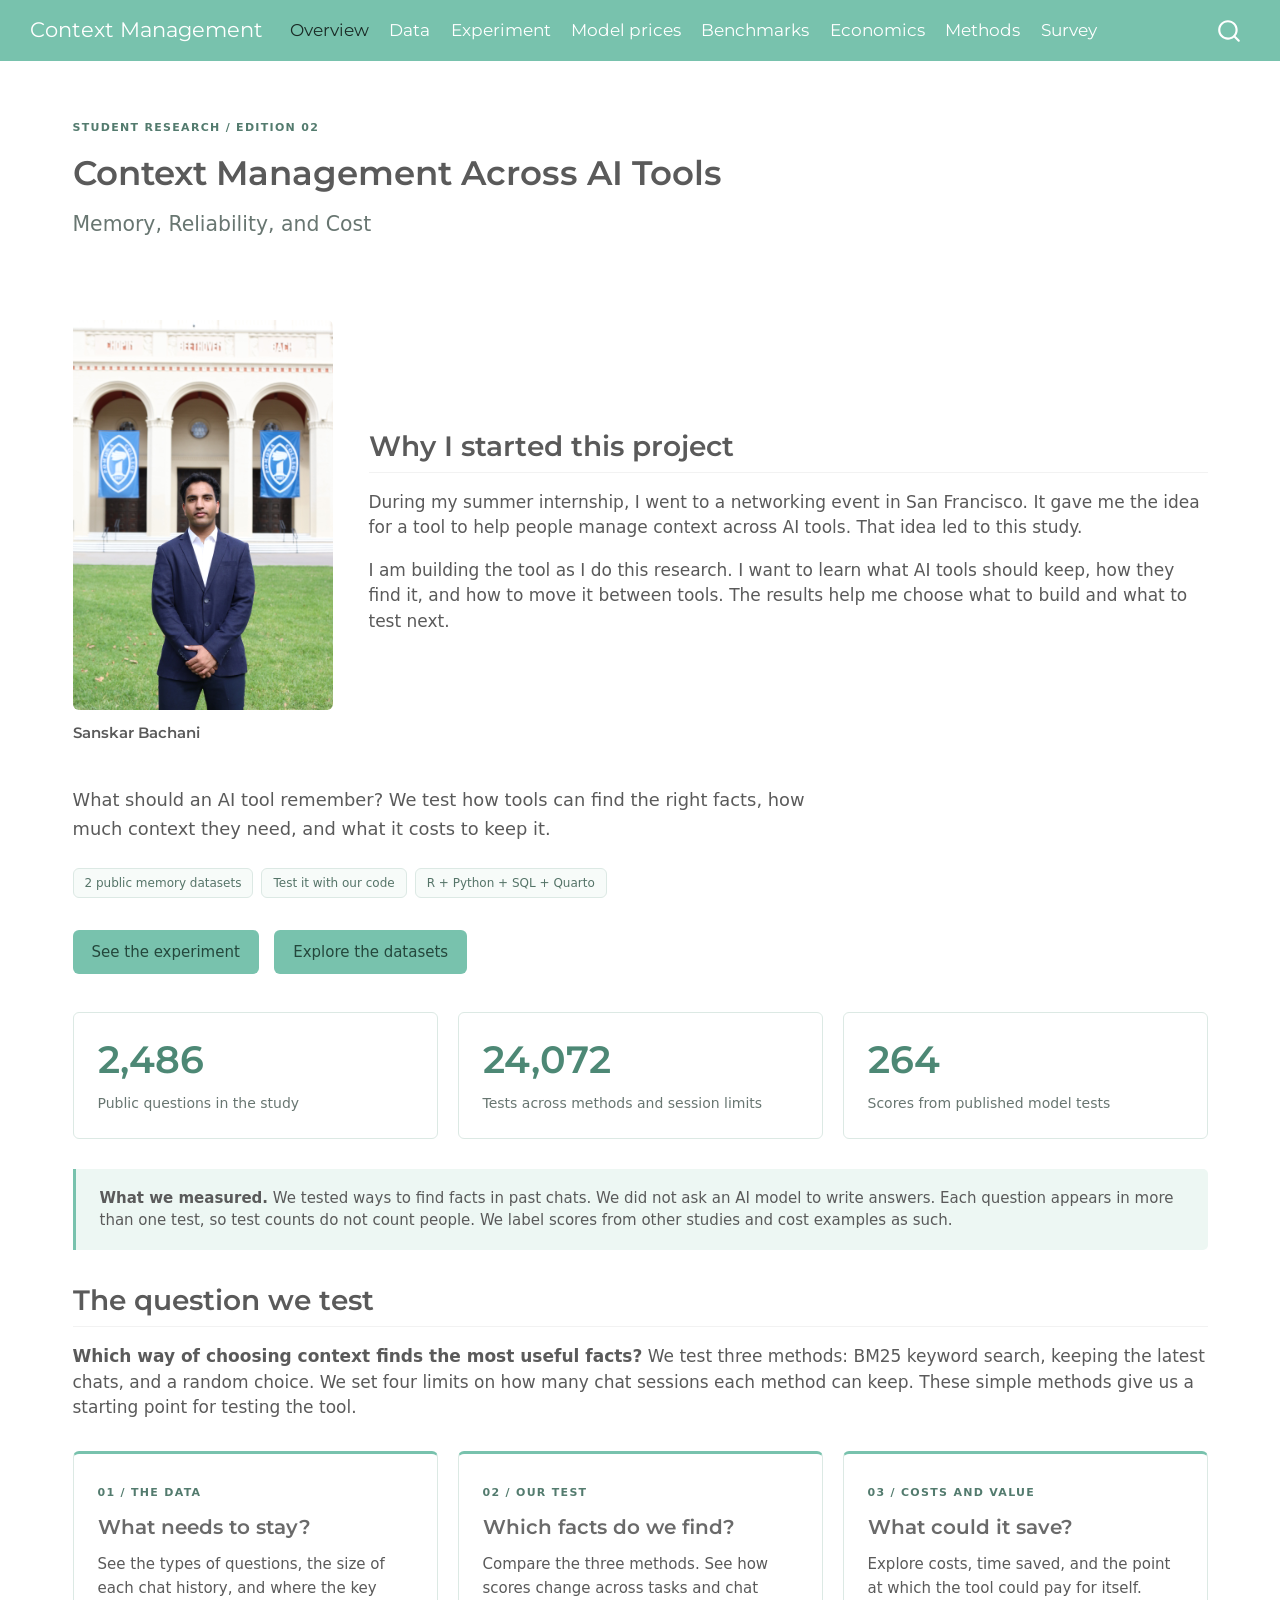
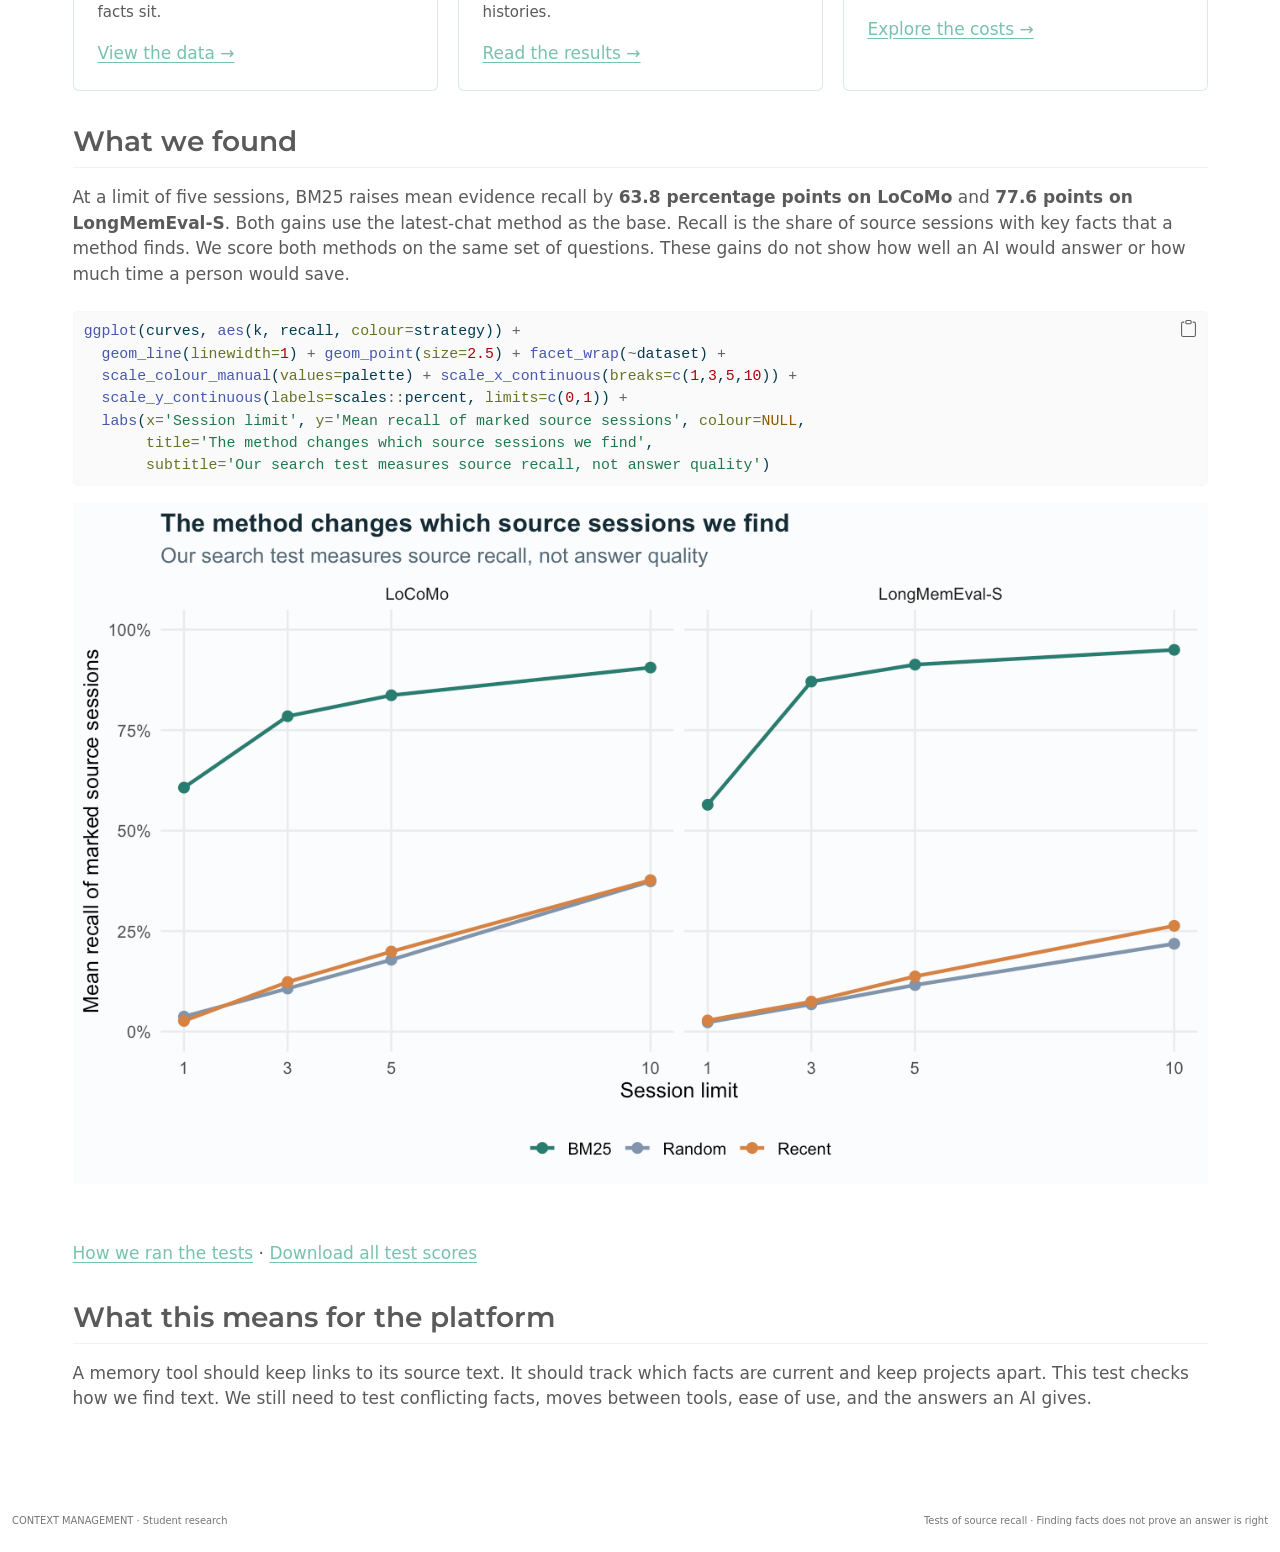
==== docs/index.html @ 9ab10355 "Publish AI context management research website" ====
<!DOCTYPE html>
<html xmlns="http://www.w3.org/1999/xhtml" lang="en" xml:lang="en"><head>

<meta charset="utf-8">
<meta name="generator" content="quarto-1.10.18">

<meta name="viewport" content="width=device-width, initial-scale=1.0, user-scalable=yes">


<title>Context Management Across AI Tools – Context Management</title>
<style>
/* Default styles provided by pandoc.
** See https://pandoc.org/MANUAL.html#variables-for-html for config info.
*/
span.smallcaps{font-variant: small-caps;}
div.columns{display: flex; gap: 1.5em;}
div.column{flex: auto;}
@media screen {
div.columns{gap: min(4vw, 1.5em);}
div.column{overflow-x: auto;}
}
div.hanging-indent{margin-left: 1.5em; text-indent: -1.5em;}
ul.task-list{list-style: none;}
ul.task-list li input[type="checkbox"] {
  width: 0.8em;
  margin: 0 0.8em 0.2em -1em; /* quarto-specific, see https://github.com/quarto-dev/quarto-cli/issues/4556 */ 
  vertical-align: middle;
}
/* CSS for syntax highlighting */
html { -webkit-text-size-adjust: 100%; }
pre > code.sourceCode { white-space: pre; position: relative; }
pre > code.sourceCode > span { display: inline-block; line-height: 1.25; }
pre > code.sourceCode > span:empty { height: 1.2em; }
.sourceCode { overflow: visible; }
code.sourceCode > span { color: inherit; text-decoration: inherit; }
div.sourceCode { margin: 1em 0; }
pre.sourceCode { margin: 0; }
@media screen {
div.sourceCode { overflow: auto; }
}
@media print {
pre > code.sourceCode { white-space: pre-wrap; }
pre > code.sourceCode > span { text-indent: -5em; padding-left: 5em; }
}
pre.numberSource code
  { counter-reset: source-line 0; }
pre.numberSource code > span
  { position: relative; left: -4em; counter-increment: source-line; }
pre.numberSource code > span > a:first-child::before
  { content: counter(source-line);
    position: relative; left: -1em; text-align: right; vertical-align: baseline;
    border: none; display: inline-block;
    -webkit-touch-callout: none; -webkit-user-select: none;
    -khtml-user-select: none; -moz-user-select: none;
    -ms-user-select: none; user-select: none;
    padding: 0 4px; width: 4em;
  }
pre.numberSource { margin-left: 3em;  padding-left: 4px; }
div.sourceCode
  {   }
@media screen {
pre > code.sourceCode > span > a:first-child::before { text-decoration: underline; }
}
</style>


<script src="site_libs/quarto-nav/quarto-nav.js"></script>
<script src="site_libs/clipboard/clipboard.min.js"></script>
<script src="site_libs/quarto-search/autocomplete.umd.js"></script>
<script src="site_libs/quarto-search/fuse.min.js"></script>
<script src="site_libs/quarto-search/quarto-search.js"></script>
<meta name="quarto:offset" content="./">
<script src="site_libs/quarto-html/quarto.js" type="module"></script>
<script src="site_libs/quarto-html/tabsets/tabsets.js" type="module"></script>
<script src="site_libs/quarto-html/popper.min.js"></script>
<script src="site_libs/quarto-html/tippy.umd.min.js"></script>
<script src="site_libs/quarto-html/anchor.min.js"></script>
<link href="site_libs/quarto-html/tippy.css" rel="stylesheet">
<link href="site_libs/quarto-html/quarto-syntax-highlighting-64a204ab8560d761af7679ceaba22944.css" rel="stylesheet" id="quarto-text-highlighting-styles">
<script src="site_libs/bootstrap/bootstrap.min.js"></script>
<link href="site_libs/bootstrap/bootstrap-icons.css" rel="stylesheet">
<link href="site_libs/bootstrap/bootstrap-f306a07c4fb173bd38603ab43a511bce.min.css" rel="stylesheet" append-hash="true" id="quarto-bootstrap" data-mode="light">
<script id="quarto-search-options" type="application/json">{
  "location": "navbar",
  "copy-button": false,
  "collapse-after": 3,
  "panel-placement": "end",
  "type": "overlay",
  "limit": 50,
  "keyboard-shortcut": [
    "f",
    "/",
    "s"
  ],
  "show-item-context": false,
  "language": {
    "search-no-results-text": "No results",
    "search-matching-documents-text": "matching documents",
    "search-copy-link-title": "Copy link to search",
    "search-hide-matches-text": "Hide additional matches",
    "search-more-match-text": "more match in this document",
    "search-more-matches-text": "more matches in this document",
    "search-clear-button-title": "Clear",
    "search-text-placeholder": "",
    "search-detached-cancel-button-title": "Cancel",
    "search-submit-button-title": "Submit",
    "search-label": "Search"
  }
}</script>


<link rel="stylesheet" href="assets/styles.css">
</head>

<body class="nav-fixed quarto-light">

<div id="quarto-search-results"></div>
  <header id="quarto-header" class="headroom fixed-top">
    <nav class="navbar navbar-expand-lg " data-bs-theme="dark">
      <div class="navbar-container container-fluid">
      <div class="navbar-brand-container mx-auto">
    <a class="navbar-brand" href="./index.html">
    <span class="navbar-title">Context Management</span>
    </a>
  </div>
            <div id="quarto-search" class="" title="Search"></div>
          <button class="navbar-toggler" type="button" data-bs-toggle="collapse" data-bs-target="#navbarCollapse" aria-controls="navbarCollapse" role="menu" aria-expanded="false" aria-label="Toggle navigation" onclick="if (window.quartoToggleHeadroom) { window.quartoToggleHeadroom(); }">
  <span class="navbar-toggler-icon"></span>
</button>
          <div class="collapse navbar-collapse" id="navbarCollapse">
            <ul class="navbar-nav navbar-nav-scroll me-auto">
  <li class="nav-item">
    <a class="nav-link active" href="./index.html" aria-current="page"> 
<span class="menu-text">Overview</span></a>
  </li>  
  <li class="nav-item">
    <a class="nav-link" href="./datasets.html"> 
<span class="menu-text">Data</span></a>
  </li>  
  <li class="nav-item">
    <a class="nav-link" href="./retrieval.html"> 
<span class="menu-text">Experiment</span></a>
  </li>  
  <li class="nav-item">
    <a class="nav-link" href="./market.html"> 
<span class="menu-text">Model prices</span></a>
  </li>  
  <li class="nav-item">
    <a class="nav-link" href="./evidence.html"> 
<span class="menu-text">Benchmarks</span></a>
  </li>  
  <li class="nav-item">
    <a class="nav-link" href="./economics.html"> 
<span class="menu-text">Economics</span></a>
  </li>  
  <li class="nav-item">
    <a class="nav-link" href="./methods.html"> 
<span class="menu-text">Methods</span></a>
  </li>  
  <li class="nav-item">
    <a class="nav-link" href="./pulse.html"> 
<span class="menu-text">Survey</span></a>
  </li>  
</ul>
          </div> <!-- /navcollapse -->
            <div class="quarto-navbar-tools">
</div>
      </div> <!-- /container-fluid -->
    </nav>
</header>
<!-- content -->
<div id="quarto-content" class="quarto-container page-columns page-rows-contents page-layout-full page-navbar">
<!-- sidebar -->
<!-- margin-sidebar -->
    
<!-- main -->
<main class="content column-page" id="quarto-document-content">

<header id="title-block-header" class="quarto-title-block default">
<div class="quarto-title">
<h1 class="title">Context Management Across AI Tools: Memory, Reliability, and Cost</h1>
</div>



<div class="quarto-title-meta column-page">

    
  
    
  </div>
  


</header>


<div class="hero">
<div class="eyebrow">
Student research / Edition 02
</div>
<section id="context-management-across-ai-tools" class="level1 unlisted">
<h1 class="unlisted">Context Management Across AI Tools</h1>
<p class="hero-subtitle">
Memory, Reliability, and Cost
</p>
</section>
</div>
<section class="author-story" aria-labelledby="why-i-started-this-project">
  <figure class="author-portrait figure">
    <img src="assets/sanskar.jpg" alt="Sanskar Bachani" loading="eager" fetchpriority="high" decoding="async" class="figure-img">
    <figcaption>Sanskar Bachani</figcaption>
  </figure>
  <div class="author-story-copy">
    <h2 id="why-i-started-this-project" class="anchored">Why I started this project</h2>
    <p>During my summer internship, I went to a networking event in San Francisco. It gave me the idea for a tool to help people manage context across AI tools. That idea led to this study.</p>
    <p>I am building the tool as I do this research. I want to learn what AI tools should keep, how they find it, and how to move it between tools. The results help me choose what to build and what to test next.</p>
  </div>
</section>
<p class="dek">
What should an AI tool remember? We test how tools can find the right facts, how much context they need, and what it costs to keep it.
</p>
<div class="chips">
<span class="chip">2 public memory datasets</span><span class="chip">Test it with our code</span><span class="chip">R + Python + SQL + Quarto</span>
</div>
<p><a href="./retrieval.html" class="btn-research">See the experiment</a> <a href="./datasets.html" class="btn-research">Explore the datasets</a></p>
<div class="stat-grid">
<div class="stat">
<strong>2,486</strong><span>Public questions in the study</span>
</div>
<div class="stat">
<strong>24,072</strong><span>Tests across methods and session limits</span>
</div>
<div class="stat">
<strong>264</strong><span>Scores from published model tests</span>
</div>
</div>
<div class="banner">
<strong>What we measured.</strong> We tested ways to find facts in past chats. We did not ask an AI model to write answers. Each question appears in more than one test, so test counts do not count people. We label scores from other studies and cost examples as such.
</div>
<section id="the-question-we-test" class="level2">
<h2 class="anchored" data-anchor-id="the-question-we-test">The question we test</h2>
<p><strong>Which way of choosing context finds the most useful facts?</strong> We test three methods: BM25 keyword search, keeping the latest chats, and a random choice. We set four limits on how many chat sessions each method can keep. These simple methods give us a starting point for testing the tool.</p>
<div class="card-grid">
<div class="research-card">
<span class="tag">01 / The data</span>
<h3 class="anchored">
What needs to stay?
</h3>
<p>
See the types of questions, the size of each chat history, and where the key facts sit.
</p>
<a href="datasets.html">View the data →</a>
</div>
<div class="research-card">
<span class="tag">02 / Our test</span>
<h3 class="anchored">
Which facts do we find?
</h3>
<p>
Compare the three methods. See how scores change across tasks and chat histories.
</p>
<a href="retrieval.html">Read the results →</a>
</div>
<div class="research-card">
<span class="tag">03 / Costs and value</span>
<h3 class="anchored">
What could it save?
</h3>
<p>
Explore costs, time saved, and the point at which the tool could pay for itself.
</p>
<a href="economics.html">Explore the costs →</a>
</div>
</div>
</section>
<section id="what-we-found" class="level2">
<h2 class="anchored" data-anchor-id="what-we-found">What we found</h2>
<p>At a limit of five sessions, BM25 raises mean evidence recall by <strong>63.8 percentage points on LoCoMo</strong> and <strong>77.6 points on LongMemEval-S</strong>. Both gains use the latest-chat method as the base. Recall is the share of source sessions with key facts that a method finds. We score both methods on the same set of questions. These gains do not show how well an AI would answer or how much time a person would save.</p>
<div class="cell">
<div class="code-copy-outer-scaffold"><div class="sourceCode cell-code" id="cb1"><pre class="sourceCode r code-with-copy"><code class="sourceCode r"><span id="cb1-1"><a href="#cb1-1" aria-hidden="true" tabindex="-1"></a><span class="fu">ggplot</span>(curves, <span class="fu">aes</span>(k, recall, <span class="at">colour=</span>strategy)) <span class="sc">+</span></span>
<span id="cb1-2"><a href="#cb1-2" aria-hidden="true" tabindex="-1"></a>  <span class="fu">geom_line</span>(<span class="at">linewidth=</span><span class="dv">1</span>) <span class="sc">+</span> <span class="fu">geom_point</span>(<span class="at">size=</span><span class="fl">2.5</span>) <span class="sc">+</span> <span class="fu">facet_wrap</span>(<span class="sc">~</span>dataset) <span class="sc">+</span></span>
<span id="cb1-3"><a href="#cb1-3" aria-hidden="true" tabindex="-1"></a>  <span class="fu">scale_colour_manual</span>(<span class="at">values=</span>palette) <span class="sc">+</span> <span class="fu">scale_x_continuous</span>(<span class="at">breaks=</span><span class="fu">c</span>(<span class="dv">1</span>,<span class="dv">3</span>,<span class="dv">5</span>,<span class="dv">10</span>)) <span class="sc">+</span></span>
<span id="cb1-4"><a href="#cb1-4" aria-hidden="true" tabindex="-1"></a>  <span class="fu">scale_y_continuous</span>(<span class="at">labels=</span>scales<span class="sc">::</span>percent, <span class="at">limits=</span><span class="fu">c</span>(<span class="dv">0</span>,<span class="dv">1</span>)) <span class="sc">+</span></span>
<span id="cb1-5"><a href="#cb1-5" aria-hidden="true" tabindex="-1"></a>  <span class="fu">labs</span>(<span class="at">x=</span><span class="st">'Session limit'</span>, <span class="at">y=</span><span class="st">'Mean recall of marked source sessions'</span>, <span class="at">colour=</span><span class="cn">NULL</span>,</span>
<span id="cb1-6"><a href="#cb1-6" aria-hidden="true" tabindex="-1"></a>       <span class="at">title=</span><span class="st">'The method changes which source sessions we find'</span>,</span>
<span id="cb1-7"><a href="#cb1-7" aria-hidden="true" tabindex="-1"></a>       <span class="at">subtitle=</span><span class="st">'Our search test measures source recall, not answer quality'</span>)</span></code></pre></div><button title="Copy to Clipboard" class="code-copy-button"><i class="bi"></i></button></div>
<div class="cell-output-display">
<div>
<figure class="figure">
<p><img src="index_files/figure-html/recall-curves-1.png" class="img-fluid figure-img" alt="Share of marked source sessions found at each session limit, for all three methods and both datasets."></p>
</figure>
</div>
</div>
</div>
<p><a href="./methods.html">How we ran the tests</a> · <a href="data/processed/retrieval_runs.json">Download all test scores</a></p>
</section>
<section id="what-this-means-for-the-platform" class="level2">
<h2 class="anchored" data-anchor-id="what-this-means-for-the-platform">What this means for the platform</h2>
<p>A memory tool should keep links to its source text. It should track which facts are current and keep projects apart. This test checks how we find text. We still need to test conflicting facts, moves between tools, ease of use, and the answers an AI gives.</p>


</section>

</main> <!-- /main -->
<script src="assets/explorer.js"></script>
<script src="assets/research.js"></script>
<script id="quarto-html-after-body" type="application/javascript">
  window.document.addEventListener("DOMContentLoaded", function (event) {
    const icon = "";
    const anchorJS = new window.AnchorJS();
    anchorJS.options = {
      placement: 'right',
      icon: icon
    };
    anchorJS.add('.anchored');
    const isCodeAnnotation = (el) => {
      for (const clz of el.classList) {
        if (clz.startsWith('code-annotation-')) {                     
          return true;
        }
      }
      return false;
    }
    const onCopySuccess = function(e) {
      // button target
      const button = e.trigger;
      // don't keep focus
      button.blur();
      // flash "checked"
      button.classList.add('code-copy-button-checked');
      var currentTitle = button.getAttribute("title");
      button.setAttribute("title", "Copied!");
      let tooltip;
      if (window.bootstrap) {
        button.setAttribute("data-bs-toggle", "tooltip");
        button.setAttribute("data-bs-placement", "left");
        button.setAttribute("data-bs-title", "Copied!");
        tooltip = new bootstrap.Tooltip(button, 
          { trigger: "manual", 
            customClass: "code-copy-button-tooltip",
            offset: [0, -8]});
        tooltip.show();    
      }
      setTimeout(function() {
        if (tooltip) {
          tooltip.hide();
          button.removeAttribute("data-bs-title");
          button.removeAttribute("data-bs-toggle");
          button.removeAttribute("data-bs-placement");
        }
        button.setAttribute("title", currentTitle);
        button.classList.remove('code-copy-button-checked');
      }, 1000);
      // clear code selection
      e.clearSelection();
    }
    const getTextToCopy = function(trigger) {
      const outerScaffold = trigger.parentElement.cloneNode(true);
      const codeEl = outerScaffold.querySelector('code');
      for (const childEl of codeEl.children) {
        if (isCodeAnnotation(childEl)) {
          childEl.remove();
        }
      }
      return codeEl.innerText;
    }
    const clipboard = new window.ClipboardJS('.code-copy-button:not([data-in-quarto-modal])', {
      text: getTextToCopy
    });
    clipboard.on('success', onCopySuccess);
    if (window.document.getElementById('quarto-embedded-source-code-modal')) {
      const clipboardModal = new window.ClipboardJS('.code-copy-button[data-in-quarto-modal]', {
        text: getTextToCopy,
        container: window.document.getElementById('quarto-embedded-source-code-modal')
      });
      clipboardModal.on('success', onCopySuccess);
    }
      var localhostRegex = new RegExp(/^(?:http|https):\/\/localhost\:?[0-9]*\//);
      var mailtoRegex = new RegExp(/^mailto:/);
        var filterRegex = new RegExp("https:\/\/sbachani28\.github\.io\/ai-context-management\/");
      var isInternal = (href) => {
          return filterRegex.test(href) || localhostRegex.test(href) || mailtoRegex.test(href);
      }
      // Inspect non-navigation links and adorn them if external
     var links = window.document.querySelectorAll('a[href]:not(.nav-link):not(.navbar-brand):not(.toc-action):not(.sidebar-link):not(.sidebar-item-toggle):not(.pagination-link):not(.no-external):not([aria-hidden]):not(.dropdown-item):not(.quarto-navigation-tool):not(.about-link)');
      for (var i=0; i<links.length; i++) {
        const link = links[i];
        if (!isInternal(link.href)) {
          // undo the damage that might have been done by quarto-nav.js in the case of
          // links that we want to consider external
          if (link.dataset.originalHref !== undefined) {
            link.href = link.dataset.originalHref;
          }
        }
      }
    function tippyHover(el, contentFn, onTriggerFn, onUntriggerFn) {
      const config = {
        allowHTML: true,
        maxWidth: 500,
        delay: 100,
        arrow: false,
        appendTo: function(el) {
            return el.parentElement;
        },
        interactive: true,
        interactiveBorder: 10,
        theme: 'quarto',
        placement: 'bottom-start',
      };
      if (contentFn) {
        config.content = contentFn;
      }
      if (onTriggerFn) {
        config.onTrigger = onTriggerFn;
      }
      if (onUntriggerFn) {
        config.onUntrigger = onUntriggerFn;
      }
      window.tippy(el, config); 
    }
    const noterefs = window.document.querySelectorAll('a[role="doc-noteref"]');
    for (var i=0; i<noterefs.length; i++) {
      const ref = noterefs[i];
      tippyHover(ref, function() {
        // use id or data attribute instead here
        let href = ref.getAttribute('data-footnote-href') || ref.getAttribute('href');
        try { href = new URL(href).hash; } catch {}
        const id = href.replace(/^#\/?/, "");
        const note = window.document.getElementById(id);
        if (note) {
          return note.innerHTML;
        } else {
          return "";
        }
      });
    }
    const xrefs = window.document.querySelectorAll('a.quarto-xref');
    const processXRef = (id, note) => {
      // Strip column container classes
      const stripColumnClz = (el) => {
        el.classList.remove("page-full", "page-columns");
        if (el.children) {
          for (const child of el.children) {
            stripColumnClz(child);
          }
        }
      }
      stripColumnClz(note)
      if (id === null || id.startsWith('sec-')) {
        // Special case sections, only their first couple elements
        const container = document.createElement("div");
        if (note.children && note.children.length > 2) {
          container.appendChild(note.children[0].cloneNode(true));
          for (let i = 1; i < note.children.length; i++) {
            const child = note.children[i];
            if (child.tagName === "P" && child.innerText === "") {
              continue;
            } else {
              container.appendChild(child.cloneNode(true));
              break;
            }
          }
          if (window.Quarto?.typesetMath) {
            window.Quarto.typesetMath(container);
          }
          return container.innerHTML
        } else {
          if (window.Quarto?.typesetMath) {
            window.Quarto.typesetMath(note);
          }
          return note.innerHTML;
        }
      } else {
        // Remove any anchor links if they are present
        const anchorLink = note.querySelector('a.anchorjs-link');
        if (anchorLink) {
          anchorLink.remove();
        }
        if (window.Quarto?.typesetMath) {
          window.Quarto.typesetMath(note);
        }
        if (note.classList.contains("callout")) {
          return note.outerHTML;
        } else {
          return note.innerHTML;
        }
      }
    }
    for (var i=0; i<xrefs.length; i++) {
      const xref = xrefs[i];
      tippyHover(xref, undefined, function(instance) {
        instance.disable();
        let url = xref.getAttribute('href');
        let hash = undefined; 
        if (url.startsWith('#')) {
          hash = url;
        } else {
          try { hash = new URL(url).hash; } catch {}
        }
        if (hash) {
          const id = hash.replace(/^#\/?/, "");
          const note = window.document.getElementById(id);
          if (note !== null) {
            try {
              const html = processXRef(id, note.cloneNode(true));
              instance.setContent(html);
            } finally {
              instance.enable();
              instance.show();
            }
          } else {
            // See if we can fetch this
            fetch(url.split('#')[0])
            .then(res => res.text())
            .then(html => {
              const parser = new DOMParser();
              const htmlDoc = parser.parseFromString(html, "text/html");
              const note = htmlDoc.getElementById(id);
              if (note !== null) {
                const html = processXRef(id, note);
                instance.setContent(html);
              } 
            }).finally(() => {
              instance.enable();
              instance.show();
            });
          }
        } else {
          // See if we can fetch a full url (with no hash to target)
          // This is a special case and we should probably do some content thinning / targeting
          fetch(url)
          .then(res => res.text())
          .then(html => {
            const parser = new DOMParser();
            const htmlDoc = parser.parseFromString(html, "text/html");
            const note = htmlDoc.querySelector('main.content');
            if (note !== null) {
              // This should only happen for chapter cross references
              // (since there is no id in the URL)
              // remove the first header
              if (note.children.length > 0 && note.children[0].tagName === "HEADER") {
                note.children[0].remove();
              }
              const html = processXRef(null, note);
              instance.setContent(html);
            } 
          }).finally(() => {
            instance.enable();
            instance.show();
          });
        }
      }, function(instance) {
      });
    }
        let selectedAnnoteEl;
        const selectorForAnnotation = ( cell, annotation) => {
          let cellAttr = 'data-code-cell="' + cell + '"';
          let lineAttr = 'data-code-annotation="' +  annotation + '"';
          const selector = 'span[' + cellAttr + '][' + lineAttr + ']';
          return selector;
        }
        const selectCodeLines = (annoteEl) => {
          const doc = window.document;
          const targetCell = annoteEl.getAttribute("data-target-cell");
          const targetAnnotation = annoteEl.getAttribute("data-target-annotation");
          const annoteSpan = window.document.querySelector(selectorForAnnotation(targetCell, targetAnnotation));
          const lines = annoteSpan.getAttribute("data-code-lines").split(",");
          const lineIds = lines.map((line) => {
            return targetCell + "-" + line;
          })
          let top = null;
          let height = null;
          let parent = null;
          if (lineIds.length > 0) {
              //compute the position of the single el (top and bottom and make a div)
              const el = window.document.getElementById(lineIds[0]);
              top = el.offsetTop;
              height = el.offsetHeight;
              parent = el.parentElement.parentElement;
            if (lineIds.length > 1) {
              const lastEl = window.document.getElementById(lineIds[lineIds.length - 1]);
              const bottom = lastEl.offsetTop + lastEl.offsetHeight;
              height = bottom - top;
            }
            if (top !== null && height !== null && parent !== null) {
              // cook up a div (if necessary) and position it 
              let div = window.document.getElementById("code-annotation-line-highlight");
              if (div === null) {
                div = window.document.createElement("div");
                div.setAttribute("id", "code-annotation-line-highlight");
                div.style.position = 'absolute';
                parent.appendChild(div);
              }
              div.style.top = top - 2 + "px";
              div.style.height = height + 4 + "px";
              div.style.left = 0;
              let gutterDiv = window.document.getElementById("code-annotation-line-highlight-gutter");
              if (gutterDiv === null) {
                gutterDiv = window.document.createElement("div");
                gutterDiv.setAttribute("id", "code-annotation-line-highlight-gutter");
                gutterDiv.style.position = 'absolute';
                const codeCell = window.document.getElementById(targetCell);
                const gutter = codeCell.querySelector('.code-annotation-gutter');
                gutter.appendChild(gutterDiv);
              }
              gutterDiv.style.top = top - 2 + "px";
              gutterDiv.style.height = height + 4 + "px";
            }
            selectedAnnoteEl = annoteEl;
          }
        };
        const unselectCodeLines = () => {
          const elementsIds = ["code-annotation-line-highlight", "code-annotation-line-highlight-gutter"];
          elementsIds.forEach((elId) => {
            const div = window.document.getElementById(elId);
            if (div) {
              div.remove();
            }
          });
          selectedAnnoteEl = undefined;
        };
          // Handle positioning of the toggle
      window.addEventListener(
        "resize",
        throttle(() => {
          elRect = undefined;
          if (selectedAnnoteEl) {
            selectCodeLines(selectedAnnoteEl);
          }
        }, 10)
      );
      function throttle(fn, ms) {
      let throttle = false;
      let timer;
        return (...args) => {
          if(!throttle) { // first call gets through
              fn.apply(this, args);
              throttle = true;
          } else { // all the others get throttled
              if(timer) clearTimeout(timer); // cancel #2
              timer = setTimeout(() => {
                fn.apply(this, args);
                timer = throttle = false;
              }, ms);
          }
        };
      }
        // Attach click handler to the DT
        const annoteDls = window.document.querySelectorAll('dt[data-target-cell]');
        for (const annoteDlNode of annoteDls) {
          annoteDlNode.addEventListener('click', (event) => {
            const clickedEl = event.target;
            if (clickedEl !== selectedAnnoteEl) {
              unselectCodeLines();
              const activeEl = window.document.querySelector('dt[data-target-cell].code-annotation-active');
              if (activeEl) {
                activeEl.classList.remove('code-annotation-active');
              }
              selectCodeLines(clickedEl);
              clickedEl.classList.add('code-annotation-active');
            } else {
              // Unselect the line
              unselectCodeLines();
              clickedEl.classList.remove('code-annotation-active');
            }
          });
        }
    const findCites = (el) => {
      const parentEl = el.parentElement;
      if (parentEl) {
        const cites = parentEl.dataset.cites;
        if (cites) {
          return {
            el,
            cites: cites.split(' ')
          };
        } else {
          return findCites(el.parentElement)
        }
      } else {
        return undefined;
      }
    };
    var bibliorefs = window.document.querySelectorAll('a[role="doc-biblioref"]');
    for (var i=0; i<bibliorefs.length; i++) {
      const ref = bibliorefs[i];
      const citeInfo = findCites(ref);
      if (citeInfo) {
        tippyHover(citeInfo.el, function() {
          var popup = window.document.createElement('div');
          citeInfo.cites.forEach(function(cite) {
            var citeDiv = window.document.createElement('div');
            citeDiv.classList.add('hanging-indent');
            citeDiv.classList.add('csl-entry');
            var biblioDiv = window.document.getElementById('ref-' + cite);
            if (biblioDiv) {
              citeDiv.innerHTML = biblioDiv.innerHTML;
            }
            popup.appendChild(citeDiv);
          });
          return popup.innerHTML;
        });
      }
    }
  });
  </script>
</div> <!-- /content -->
<footer class="footer">
  <div class="nav-footer">
    <div class="nav-footer-left">
<p>CONTEXT MANAGEMENT · Student research</p>
</div>   
    <div class="nav-footer-center">
      &nbsp;
    </div>
    <div class="nav-footer-right">
<p>Tests of source recall · Finding facts does not prove an answer is right</p>
</div>
  </div>
</footer>




</body></html>
---- docs/site_libs/quarto-html/tippy.css ----
.tippy-box[data-animation=fade][data-state=hidden]{opacity:0}[data-tippy-root]{max-width:calc(100vw - 10px)}.tippy-box{position:relative;background-color:#333;color:#fff;border-radius:4px;font-size:14px;line-height:1.4;white-space:normal;outline:0;transition-property:transform,visibility,opacity}.tippy-box[data-placement^=top]>.tippy-arrow{bottom:0}.tippy-box[data-placement^=top]>.tippy-arrow:before{bottom:-7px;left:0;border-width:8px 8px 0;border-top-color:initial;transform-origin:center top}.tippy-box[data-placement^=bottom]>.tippy-arrow{top:0}.tippy-box[data-placement^=bottom]>.tippy-arrow:before{top:-7px;left:0;border-width:0 8px 8px;border-bottom-color:initial;transform-origin:center bottom}.tippy-box[data-placement^=left]>.tippy-arrow{right:0}.tippy-box[data-placement^=left]>.tippy-arrow:before{border-width:8px 0 8px 8px;border-left-color:initial;right:-7px;transform-origin:center left}.tippy-box[data-placement^=right]>.tippy-arrow{left:0}.tippy-box[data-placement^=right]>.tippy-arrow:before{left:-7px;border-width:8px 8px 8px 0;border-right-color:initial;transform-origin:center right}.tippy-box[data-inertia][data-state=visible]{transition-timing-function:cubic-bezier(.54,1.5,.38,1.11)}.tippy-arrow{width:16px;height:16px;color:#333}.tippy-arrow:before{content:"";position:absolute;border-color:transparent;border-style:solid}.tippy-content{position:relative;padding:5px 9px;z-index:1}
---- docs/site_libs/quarto-html/quarto-syntax-highlighting-64a204ab8560d761af7679ceaba22944.css ----
/* quarto syntax highlight colors */
:root {
  --quarto-hl-ot-color: #003B4F;
  --quarto-hl-at-color: #657422;
  --quarto-hl-ss-color: #20794D;
  --quarto-hl-an-color: #5E5E5E;
  --quarto-hl-fu-color: #4758AB;
  --quarto-hl-st-color: #20794D;
  --quarto-hl-cf-color: #003B4F;
  --quarto-hl-op-color: #5E5E5E;
  --quarto-hl-er-color: #AD0000;
  --quarto-hl-bn-color: #AD0000;
  --quarto-hl-al-color: #AD0000;
  --quarto-hl-va-color: #111111;
  --quarto-hl-bu-color: inherit;
  --quarto-hl-ex-color: inherit;
  --quarto-hl-pp-color: #AD0000;
  --quarto-hl-in-color: #5E5E5E;
  --quarto-hl-vs-color: #20794D;
  --quarto-hl-wa-color: #5E5E5E;
  --quarto-hl-do-color: #5E5E5E;
  --quarto-hl-im-color: #00769E;
  --quarto-hl-ch-color: #20794D;
  --quarto-hl-dt-color: #AD0000;
  --quarto-hl-fl-color: #AD0000;
  --quarto-hl-co-color: #5E5E5E;
  --quarto-hl-cv-color: #5E5E5E;
  --quarto-hl-cn-color: #8f5902;
  --quarto-hl-sc-color: #5E5E5E;
  --quarto-hl-dv-color: #AD0000;
  --quarto-hl-kw-color: #003B4F;
}

/* other quarto variables */
:root {
  --quarto-font-monospace: SFMono-Regular, Menlo, Monaco, Consolas, "Liberation Mono", "Courier New", monospace;
}

/* syntax highlight based on Pandoc's rules */
pre > code.sourceCode > span {
  color: #003B4F;
}

code.sourceCode > span {
  color: #003B4F;
}

div.sourceCode,
div.sourceCode pre.sourceCode {
  color: #003B4F;
}

/* Normal */
code span {
  color: #003B4F;
}

/* Alert */
code span.al {
  color: #AD0000;
  font-style: inherit;
}

/* Annotation */
code span.an {
  color: #5E5E5E;
  font-style: inherit;
}

/* Attribute */
code span.at {
  color: #657422;
  font-style: inherit;
}

/* BaseN */
code span.bn {
  color: #AD0000;
  font-style: inherit;
}

/* BuiltIn */
code span.bu {
  font-style: inherit;
}

/* ControlFlow */
code span.cf {
  color: #003B4F;
  font-weight: bold;
  font-style: inherit;
}

/* Char */
code span.ch {
  color: #20794D;
  font-style: inherit;
}

/* Constant */
code span.cn {
  color: #8f5902;
  font-style: inherit;
}

/* Comment */
code span.co {
  color: #5E5E5E;
  font-style: inherit;
}

/* CommentVar */
code span.cv {
  color: #5E5E5E;
  font-style: italic;
}

/* Documentation */
code span.do {
  color: #5E5E5E;
  font-style: italic;
}

/* DataType */
code span.dt {
  color: #AD0000;
  font-style: inherit;
}

/* DecVal */
code span.dv {
  color: #AD0000;
  font-style: inherit;
}

/* Error */
code span.er {
  color: #AD0000;
  font-style: inherit;
}

/* Extension */
code span.ex {
  font-style: inherit;
}

/* Float */
code span.fl {
  color: #AD0000;
  font-style: inherit;
}

/* Function */
code span.fu {
  color: #4758AB;
  font-style: inherit;
}

/* Import */
code span.im {
  color: #00769E;
  font-style: inherit;
}

/* Information */
code span.in {
  color: #5E5E5E;
  font-style: inherit;
}

/* Keyword */
code span.kw {
  color: #003B4F;
  font-weight: bold;
  font-style: inherit;
}

/* Operator */
code span.op {
  color: #5E5E5E;
  font-style: inherit;
}

/* Other */
code span.ot {
  color: #003B4F;
  font-style: inherit;
}

/* Preprocessor */
code span.pp {
  color: #AD0000;
  font-style: inherit;
}

/* SpecialChar */
code span.sc {
  color: #5E5E5E;
  font-style: inherit;
}

/* SpecialString */
code span.ss {
  color: #20794D;
  font-style: inherit;
}

/* String */
code span.st {
  color: #20794D;
  font-style: inherit;
}

/* Variable */
code span.va {
  color: #111111;
  font-style: inherit;
}

/* VerbatimString */
code span.vs {
  color: #20794D;
  font-style: inherit;
}

/* Warning */
code span.wa {
  color: #5E5E5E;
  font-style: italic;
}

.prevent-inlining {
  content: "</";
}

/*# sourceMappingURL=9d8d5bb603a83b8298b89080a598c93b.css.map */
---- docs/assets/styles.css ----
/* Quarto Minty, matching sbachani28.github.io/data-notebook.
   Let the theme set body text, headings, navigation, links, and code. */
:root{--ink:var(--bs-body-color,#5a5a5a);--mint:var(--bs-primary,#78c2ad);--mint-soft:#edf7f3;--muted:#687671;--line:#dce9e4}
body:has(.hero) #title-block-header{display:none}
.hero{padding:28px 0 18px;max-width:1040px}
.eyebrow,.tag{color:#537b6e;font-size:11px;letter-spacing:1.3px;font-weight:600;text-transform:uppercase}
.hero h1{font-size:2rem;line-height:1.2;margin:16px 0;letter-spacing:normal}
.hero-subtitle{font-size:1.2rem;color:var(--muted);margin:0 0 20px}
.dek{font-size:1.05rem;color:var(--ink);max-width:760px;line-height:1.6}
.chips{display:flex;flex-wrap:wrap;gap:8px;margin:24px 0}
.chip{border:1px solid var(--line);padding:5px 11px;border-radius:6px;font-size:12px;background:#f7fbf9;color:#557468}
.stat-grid,.card-grid{display:grid;grid-template-columns:repeat(3,minmax(0,1fr));gap:20px;margin:30px 0}
.stat,.research-card{background:#fff;border:1px solid var(--line);border-radius:6px;padding:24px;min-width:0}
.stat strong{font-family:Montserrat,var(--bs-font-sans-serif);font-size:2.25rem;font-weight:600;line-height:1.2;display:block;color:#4d8875}
.stat span{display:block;font-size:14px;margin-top:10px;color:var(--muted)}
.research-card{border-top:3px solid var(--mint)}.research-card h3{font-size:1.2rem;margin:12px 0}.research-card p{font-size:15px;line-height:1.6}
.banner{background:var(--mint-soft);border-left:3px solid var(--mint);padding:18px 24px;margin:26px 0;font-size:15px;border-radius:0 5px 5px 0}
.smallprint{font-size:13px;color:var(--muted)}
.btn-research{display:inline-block;background:var(--mint);padding:11px 19px;color:#24473c!important;text-decoration:none;border-radius:6px;margin:8px 10px 8px 0;font-size:15px}
.btn-research:hover{background:#9ad3c2;color:#203e35!important}
.evidence-card{padding:23px 0;border-top:1px solid var(--line)}.evidence-card h3{margin-top:5px}.evidence-card p{margin-bottom:10px}.pill{display:inline-block;font-size:12px;background:var(--mint-soft);padding:3px 9px;border-radius:5px;margin-right:8px}.evidence-card .limit{font-size:14px;color:var(--muted)}
table{font-size:14px}.table{display:block;max-width:100%;overflow-x:auto}
.controls{display:flex;flex-wrap:wrap;gap:16px;align-items:end;background:#f6faf8;border:1px solid var(--line);border-radius:6px;padding:18px}
.controls label{font-size:13px;font-weight:600}.controls input,.controls select{display:block;padding:9px 11px;margin-top:5px;border:1px solid #ccded6;border-radius:5px;max-width:220px;background:#fff;color:var(--ink);font:inherit}
.table-wrap{max-height:550px;overflow:auto}#model-table{width:100%;border-collapse:collapse}#model-table th{position:sticky;top:0;background:var(--mint-soft)}#model-table td,#model-table th{padding:10px;border-bottom:1px solid var(--line);text-align:left}#model-table td:first-child{max-width:350px;overflow-wrap:anywhere}
.calc-result{font-size:14px;margin:14px 0}.calc-result strong{font-family:Montserrat,var(--bs-font-sans-serif);font-size:2rem;color:#4d8875}
#econ-result{background:#f6faf8;padding:24px;border:1px solid var(--line);border-radius:6px;margin:20px 0}#econ-result p{font-size:14px;margin:12px 0 0}
.coverage-line{height:8px;background:linear-gradient(to right,var(--mint) 0%,var(--mint) 3%,#e7f0eb 3%);border-radius:4px;margin:15px 0}
.cell-output-display{margin:16px 0 32px}.cell{margin-top:24px}.quarto-figure{margin:0 0 30px}.figure-caption{font-size:13px;line-height:1.6}
#retrieval-summary{overflow-x:auto}.interactive-table{min-width:540px;width:100%;background:#fff;margin:18px 0}.interactive-table td,.interactive-table th{padding:12px;border-bottom:1px solid var(--line)}.interactive-table th{background:var(--mint-soft)}
main p a{overflow-wrap:anywhere}mjx-container[display="true"]{display:block!important;max-width:100%;overflow-x:auto;overflow-y:hidden}
:where(input,select,button,.btn-research):focus-visible{outline:2px solid #3b806d;outline-offset:3px}
.nav-footer{font-size:12px}
@media(max-width:760px){.stat-grid,.card-grid{grid-template-columns:1fr}.stat{padding:18px}.controls{display:block}.controls label{display:block;margin-bottom:12px}.controls input,.controls select{width:100%;max-width:100%}.hero{padding-top:22px}}

/* Author photo, shared with the Data Viz website. */
.author-story{display:grid;grid-template-columns:minmax(180px,260px) minmax(0,1fr);gap:36px;align-items:center;margin:42px 0}
.author-portrait{margin:0;max-width:260px}
.author-portrait img{display:block;width:100%;height:auto;border-radius:6px}
.author-portrait figcaption{margin-top:12px;font-family:Montserrat,var(--bs-font-sans-serif);font-size:15px;font-weight:600;color:var(--ink)}
.author-story-copy h2{margin-top:0;scroll-margin-top:90px}
.author-story-copy p:last-child{margin-bottom:0}
@media(max-width:760px){.author-story{grid-template-columns:1fr;gap:24px;margin:32px 0}.author-portrait{width:100%;max-width:260px}}
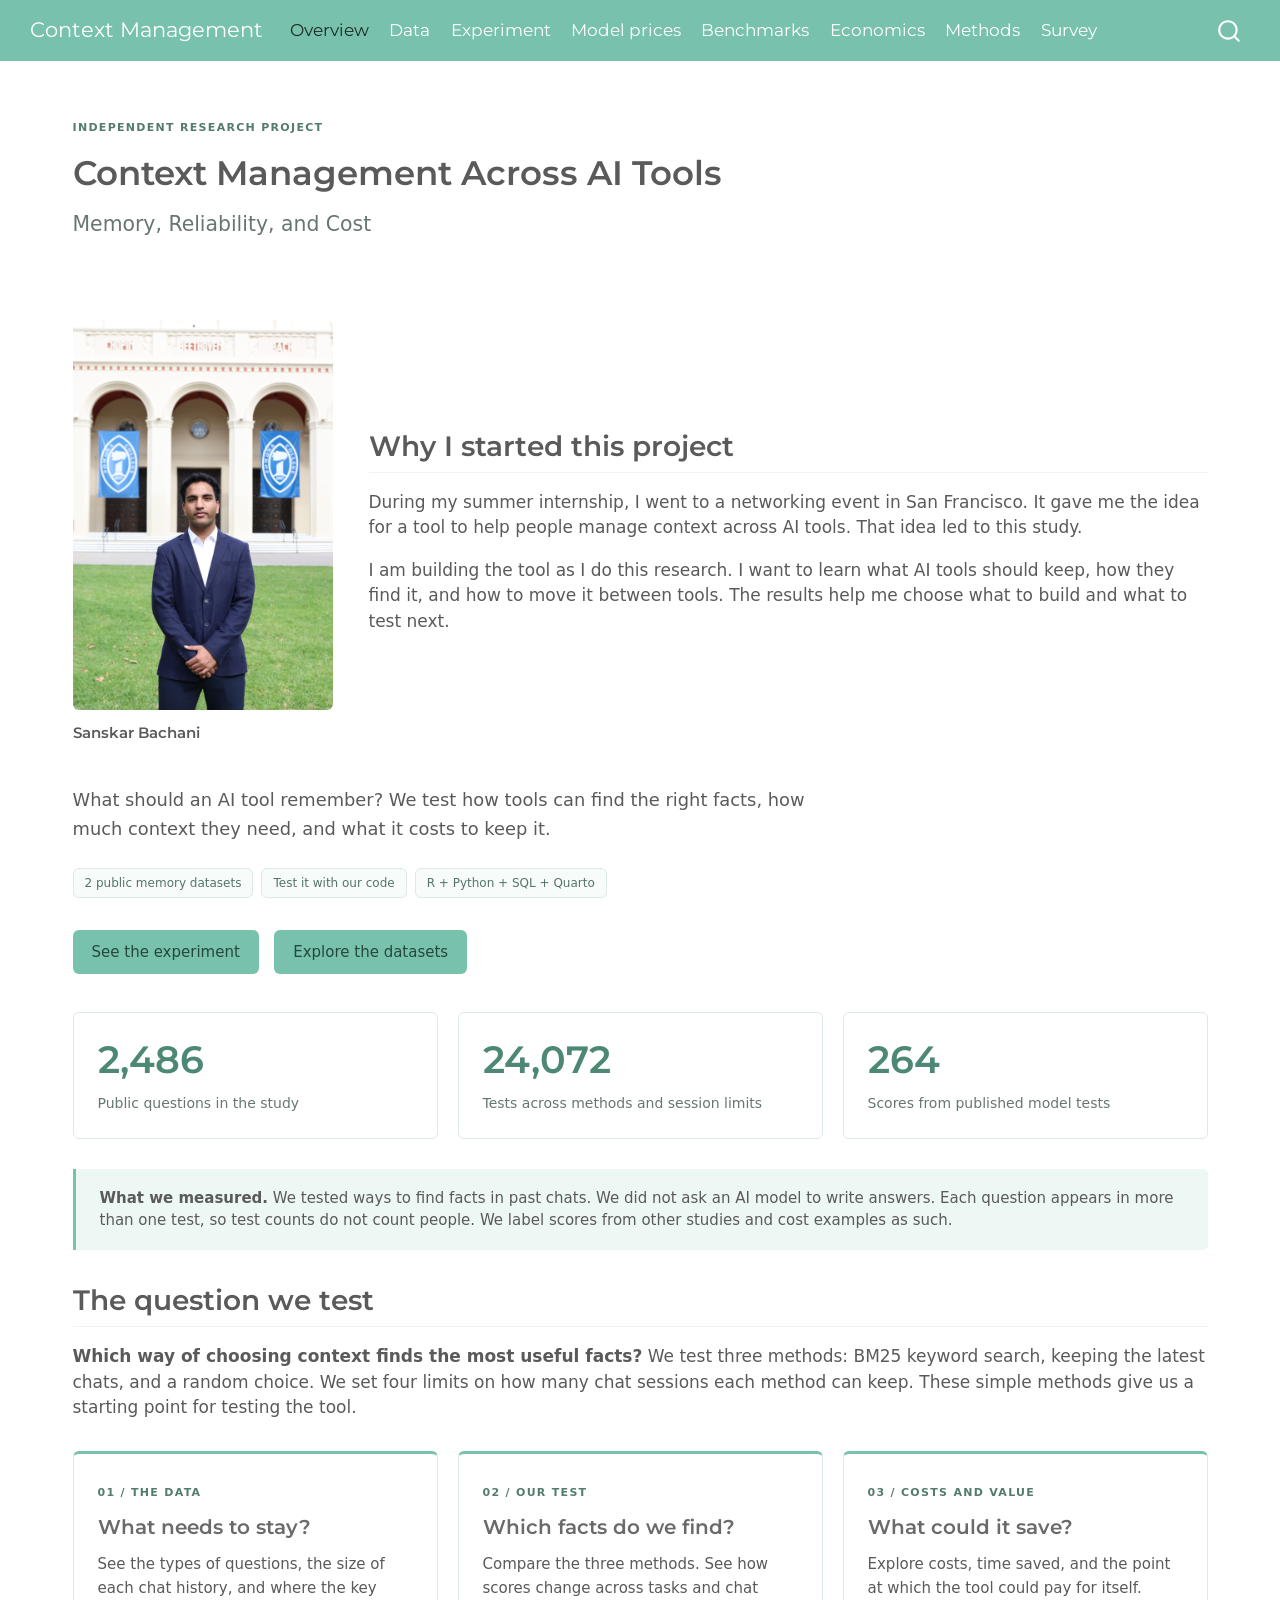
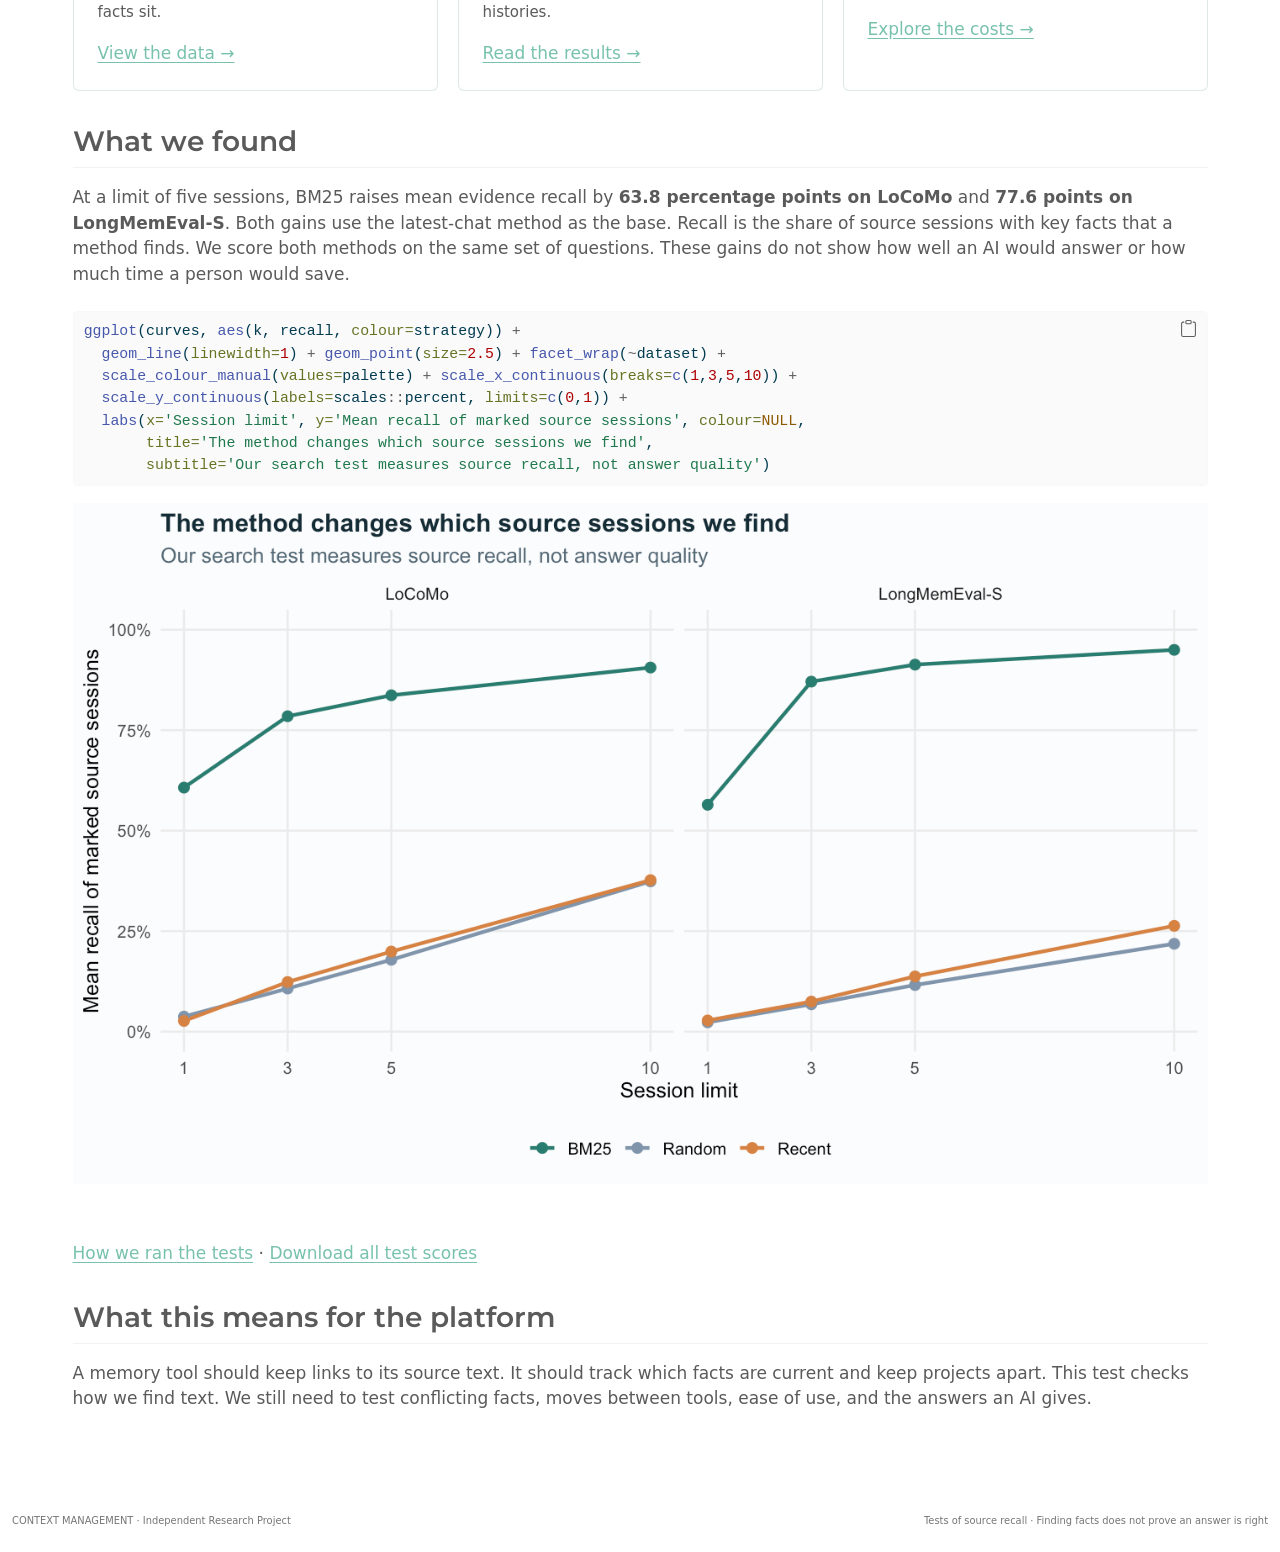
==== commit abd1c1f3: "Label website as an independent research project" ====
--- a/docs/index.html
+++ b/docs/index.html
@@ -197,7 +197,7 @@
 
 <div class="hero">
 <div class="eyebrow">
-Student research / Edition 02
+Independent Research Project
 </div>
 <section id="context-management-across-ai-tools" class="level1 unlisted">
 <h1 class="unlisted">Context Management Across AI Tools</h1>
@@ -709,7 +709,7 @@
 <footer class="footer">
   <div class="nav-footer">
     <div class="nav-footer-left">
-<p>CONTEXT MANAGEMENT · Student research</p>
+<p>CONTEXT MANAGEMENT · Independent Research Project</p>
 </div>   
     <div class="nav-footer-center">
       &nbsp;
